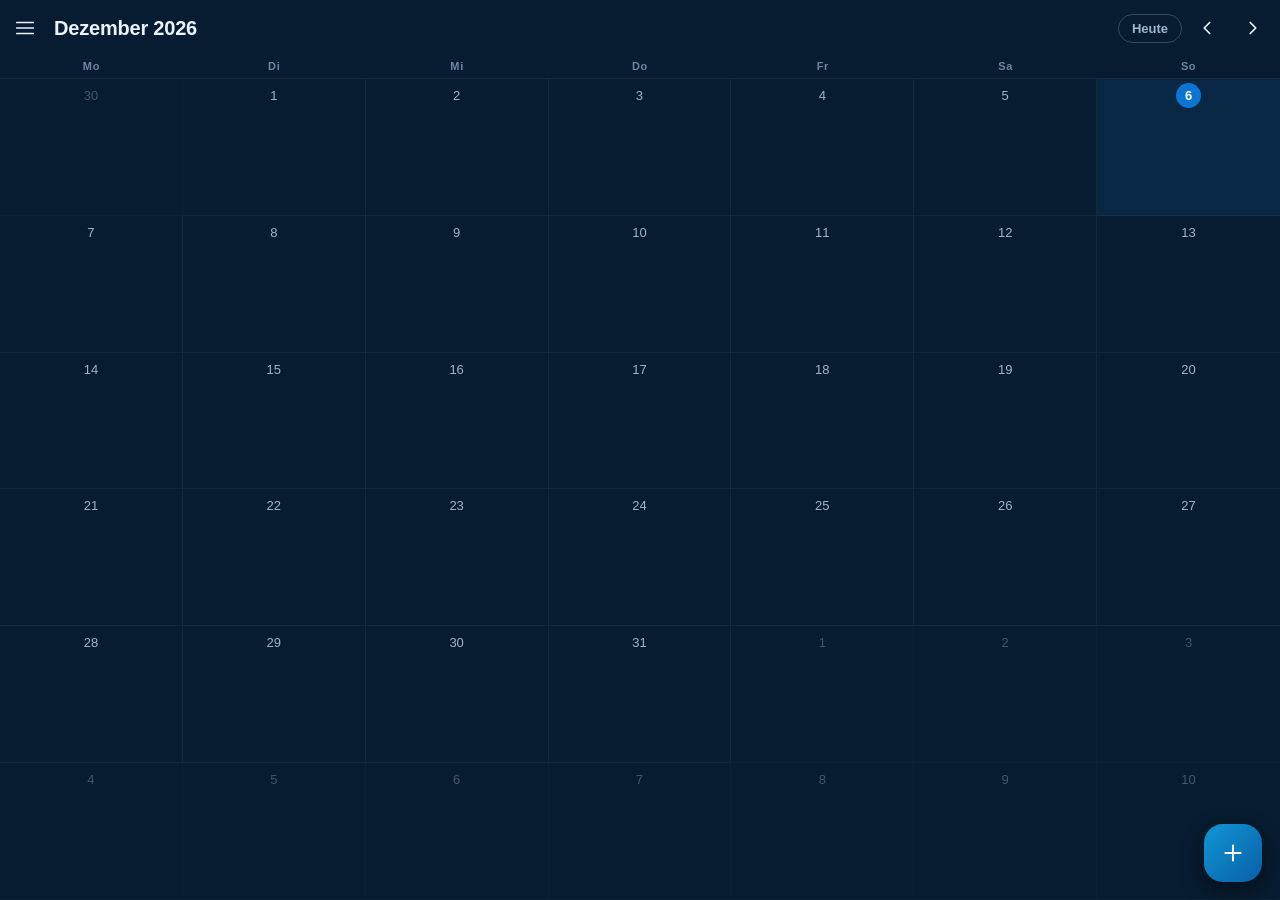
==== index.html @ 1d7cebba "Contentplaner: Kalender-PWA fuer alle Kanaele Monats-, Wochen- und Listenansicht nach Google-Kalende" ====
<!doctype html>
<html lang="de">
<head>
<meta charset="utf-8">
<meta name="viewport" content="width=device-width, initial-scale=1, viewport-fit=cover, maximum-scale=1, user-scalable=no">
<meta name="theme-color" content="#071C30">
<meta name="apple-mobile-web-app-capable" content="yes">
<meta name="mobile-web-app-capable" content="yes">
<meta name="apple-mobile-web-app-status-bar-style" content="black-translucent">
<meta name="apple-mobile-web-app-title" content="Plan">
<title>Contentplaner</title>
<link rel="manifest" href="manifest.webmanifest">
<link rel="apple-touch-icon" href="assets/icon-180.png">
<link rel="stylesheet" href="src/styles.css">
</head>
<body>
<div id="app"></div>
<script type="module" src="src/app.js"></script>
<script>
  if ("serviceWorker" in navigator) {
    window.addEventListener("load", () =>
      navigator.serviceWorker.register("sw.js").catch(() => {}));
  }
</script>
</body>
</html>
---- src/styles.css ----
/*
 * Contentplaner. Aufbau nach Google Kalender, Farben von Syncrate.
 * Alle Farbwerte stammen aus brand-guidelines/syncrate/colors.md.
 */

:root {
  --navy-tief:   #071C30;
  --navy:        #0E3055;
  --navy-kante:  #05416F;
  --flaeche:     #0A2942;
  --flaeche-2:   #103457;
  --blau:        #0B76D1;
  --blau-hell:   #1096D4;
  --cyan:        #18C7D8;
  --ink:         #E9F4FF;
  --ink-dim:     #9DB6CE;
  --ink-schwach: #6B87A3;
  --weiss:       #FFFFFF;
  --rot:         #D2544F;

  --kopf-h: 56px;
  --radius: 14px;
  --oben: env(safe-area-inset-top, 0px);
  --unten: env(safe-area-inset-bottom, 0px);
}

* { margin: 0; padding: 0; box-sizing: border-box; -webkit-tap-highlight-color: transparent; }

html, body {
  height: 100%;
  background: var(--navy-tief);
  color: var(--ink);
  font-family: -apple-system, BlinkMacSystemFont, "Segoe UI", Roboto, sans-serif;
  overscroll-behavior: none;
}

body { display: flex; flex-direction: column; }
#app { flex: 1; display: flex; flex-direction: column; min-height: 0; }

button, input, select, textarea {
  font: inherit; color: inherit; background: none; border: none; outline: none;
}
button { cursor: pointer; }

/* ------------------------------------------------------------------- Kopf */

.kopf {
  padding-top: var(--oben);
  background: var(--navy-tief);
  border-bottom: 1px solid rgba(255,255,255,.07);
  position: sticky; top: 0; z-index: 20;
}
.kopf-zeile {
  height: var(--kopf-h);
  display: flex; align-items: center; gap: 4px;
  padding: 0 6px 0 4px;
}
.ikon-knopf {
  width: 42px; height: 42px; border-radius: 50%;
  display: grid; place-items: center; color: var(--ink);
  flex: none;
}
.ikon-knopf:active { background: rgba(255,255,255,.08); }
.ikon-knopf svg { width: 22px; height: 22px; }

.titel {
  font-size: 20px; font-weight: 600; letter-spacing: -.01em;
  flex: 1; min-width: 0; padding-left: 4px;
  white-space: nowrap; overflow: hidden; text-overflow: ellipsis;
}
.heute-knopf {
  border: 1px solid rgba(255,255,255,.2); border-radius: 999px;
  padding: 6px 13px; font-size: 13px; font-weight: 600; color: var(--ink-dim);
  flex: none;
}

/* Wochentagsleiste */
.wochentage {
  display: grid; grid-template-columns: repeat(7, 1fr);
  padding: 4px 0 6px;
}
.wochentage span {
  text-align: center; font-size: 11px; font-weight: 600;
  color: var(--ink-schwach); letter-spacing: .06em;
}

/* ---------------------------------------------------------------- Monat */

.blatt { flex: 1; overflow-y: auto; -webkit-overflow-scrolling: touch; }

.monat {
  display: grid; grid-template-columns: repeat(7, 1fr);
  grid-auto-rows: minmax(84px, 1fr);
  min-height: 100%;
}
.zelle {
  border-right: 1px solid rgba(255,255,255,.05);
  border-bottom: 1px solid rgba(255,255,255,.05);
  padding: 4px 3px; overflow: hidden;
  display: flex; flex-direction: column; gap: 2px;
}
.zelle:nth-child(7n) { border-right: none; }
.zelle.fremd { opacity: .38; }
.zelle.gewaehlt { background: rgba(11,118,209,.13); }

.tageszahl {
  font-size: 13px; font-weight: 500; color: var(--ink-dim);
  width: 25px; height: 25px; border-radius: 50%;
  display: grid; place-items: center; margin: 0 auto 1px;
  flex: none;
}
.zelle.heute .tageszahl { background: var(--blau); color: var(--weiss); font-weight: 700; }

.chip {
  font-size: 10.5px; line-height: 1.25; font-weight: 600;
  padding: 2px 4px; border-radius: 4px;
  white-space: nowrap; overflow: hidden; text-overflow: ellipsis;
  border-left: 3px solid;
  background: rgba(255,255,255,.07);
  color: var(--ink);
}
.mehr { font-size: 10px; color: var(--ink-schwach); padding-left: 4px; }

/* ----------------------------------------------------------------- Woche */

.woche-kopf {
  display: grid; grid-template-columns: 46px repeat(7, 1fr);
  border-bottom: 1px solid rgba(255,255,255,.07);
  position: sticky; top: 0; background: var(--navy-tief); z-index: 5;
}
.woche-kopf div { text-align: center; padding: 5px 0 8px; }
.woche-kopf .wt { font-size: 10px; color: var(--ink-schwach); font-weight: 600; }
.woche-kopf .zahl {
  font-size: 17px; font-weight: 600; margin: 2px auto 0;
  width: 30px; height: 30px; border-radius: 50%; display: grid; place-items: center;
}
.woche-kopf .heute .zahl { background: var(--blau); color: var(--weiss); }

.raster { display: grid; grid-template-columns: 46px repeat(7, 1fr); position: relative; }
.stunde-spalte div {
  height: 52px; font-size: 10px; color: var(--ink-schwach);
  text-align: right; padding-right: 6px; transform: translateY(-6px);
}
.tag-spalte { border-left: 1px solid rgba(255,255,255,.05); position: relative; }
.stunde-linie { height: 52px; border-bottom: 1px solid rgba(255,255,255,.05); }

.block {
  position: absolute; left: 2px; right: 2px;
  border-radius: 5px; padding: 3px 5px; overflow: hidden;
  font-size: 10.5px; line-height: 1.2; font-weight: 600;
  border-left: 3px solid; background: rgba(255,255,255,.1);
}

/* ------------------------------------------------------------- Agenda/Tag */

.agenda { padding: 6px 12px calc(96px + var(--unten)); }
.agenda-tag { margin-top: 18px; }
.agenda-tag:first-child { margin-top: 6px; }
.agenda-datum {
  display: flex; align-items: baseline; gap: 9px;
  padding: 0 2px 8px; border-bottom: 1px solid rgba(255,255,255,.07);
  margin-bottom: 8px;
}
.agenda-datum b { font-size: 15px; font-weight: 700; }
.agenda-datum span { font-size: 12px; color: var(--ink-schwach); }
.agenda-datum.ist-heute b { color: var(--cyan); }

.karte {
  display: flex; gap: 10px; align-items: flex-start;
  background: var(--flaeche); border: 1px solid rgba(255,255,255,.06);
  border-radius: var(--radius); padding: 11px 12px; margin-bottom: 8px;
}
.karte:active { background: var(--flaeche-2); }
.karte-strich { width: 4px; align-self: stretch; border-radius: 3px; flex: none; }
.karte-text { flex: 1; min-width: 0; }
.karte-titel { font-size: 15px; font-weight: 600; margin-bottom: 3px; }
.karte-meta { font-size: 12px; color: var(--ink-dim); display: flex; flex-wrap: wrap; gap: 6px; }
.punkt { color: var(--ink-schwach); }

.status-pille {
  font-size: 10.5px; font-weight: 700; letter-spacing: .04em;
  padding: 3px 8px; border-radius: 999px; flex: none;
  text-transform: uppercase;
}

.leer { text-align: center; color: var(--ink-schwach); padding: 60px 30px; font-size: 14px; line-height: 1.6; }

/* ------------------------------------------------------------------- FAB */

.fab {
  position: fixed; right: 18px; bottom: calc(18px + var(--unten));
  width: 58px; height: 58px; border-radius: 19px;
  background: linear-gradient(135deg, var(--blau-hell), #0A5FA8);
  box-shadow: 0 8px 22px rgba(0,0,0,.45);
  display: grid; place-items: center; z-index: 30; color: var(--weiss);
}
.fab:active { transform: scale(.94); }
.fab svg { width: 26px; height: 26px; }

/* ----------------------------------------------------------- Seitenmenue */

.schleier {
  position: fixed; inset: 0; background: rgba(0,0,0,.55); z-index: 40;
  opacity: 0; pointer-events: none; transition: opacity .2s;
}
.schleier.auf { opacity: 1; pointer-events: auto; }

.menue {
  position: fixed; top: 0; left: 0; bottom: 0; width: min(300px, 84vw);
  background: var(--navy); z-index: 50; transform: translateX(-100%);
  transition: transform .24s cubic-bezier(.3,.7,.4,1);
  display: flex; flex-direction: column;
  padding-top: var(--oben); padding-bottom: var(--unten);
}
.menue.auf { transform: none; }
.menue-kopf { padding: 18px 18px 14px; border-bottom: 1px solid rgba(255,255,255,.08); }
.menue-kopf b { font-size: 19px; font-weight: 700; letter-spacing: -.01em; }
.menue-kopf p { font-size: 12px; color: var(--ink-schwach); margin-top: 3px; }
.menue-inhalt { flex: 1; overflow-y: auto; padding: 10px 0 20px; }
.menue-titel {
  font-size: 11px; font-weight: 700; letter-spacing: .09em; text-transform: uppercase;
  color: var(--ink-schwach); padding: 14px 18px 7px;
}
.menue-zeile {
  display: flex; align-items: center; gap: 11px;
  padding: 11px 18px; font-size: 15px; width: 100%; text-align: left;
}
.menue-zeile:active { background: rgba(255,255,255,.06); }
.menue-zeile.aktiv { color: var(--cyan); font-weight: 600; }
.menue-zeile svg { width: 19px; height: 19px; flex: none; }

.kanal-punkt {
  width: 17px; height: 17px; border-radius: 5px; flex: none;
  border: 2px solid; display: grid; place-items: center;
}
.kanal-punkt svg { width: 11px; height: 11px; color: var(--navy-tief); }
.kanal-name { flex: 1; min-width: 0; overflow: hidden; text-overflow: ellipsis; white-space: nowrap; }
.kanal-aus .kanal-name { color: var(--ink-schwach); }

/* ------------------------------------------------------------------ Dialog */

.dialog-huelle {
  position: fixed; inset: 0; z-index: 60; display: flex; align-items: flex-end;
  background: rgba(0,0,0,.6);
}
.dialog {
  background: var(--navy); width: 100%; max-height: 92vh;
  border-radius: 20px 20px 0 0; display: flex; flex-direction: column;
  padding-bottom: var(--unten);
  animation: hoch .26s cubic-bezier(.3,.7,.4,1);
}
@keyframes hoch { from { transform: translateY(100%); } }

.dialog-kopf {
  display: flex; align-items: center; gap: 8px;
  padding: 12px 10px 12px 6px; border-bottom: 1px solid rgba(255,255,255,.08);
  flex: none;
}
.dialog-kopf b { flex: 1; font-size: 17px; font-weight: 600; }
.speichern {
  background: var(--blau); color: var(--weiss); font-weight: 600; font-size: 14px;
  padding: 9px 18px; border-radius: 999px;
}
.speichern:active { filter: brightness(1.15); }

.dialog-inhalt { overflow-y: auto; padding: 6px 16px 22px; -webkit-overflow-scrolling: touch; }

.feld { margin-top: 15px; }
.feld > label {
  display: block; font-size: 11.5px; font-weight: 700; letter-spacing: .07em;
  text-transform: uppercase; color: var(--ink-schwach); margin-bottom: 6px;
}
.eingabe {
  width: 100%; background: var(--flaeche); border: 1px solid rgba(255,255,255,.1);
  border-radius: 11px; padding: 12px 13px; font-size: 15px; color: var(--ink);
}
.eingabe:focus { border-color: var(--blau); }
textarea.eingabe { min-height: 92px; resize: vertical; line-height: 1.5; }
select.eingabe { appearance: none; background-image: none; }

.zeile-2 { display: flex; gap: 10px; }
.zeile-2 > * { flex: 1; min-width: 0; }

.wahl { display: flex; flex-wrap: wrap; gap: 7px; }
.wahl button {
  border: 1px solid rgba(255,255,255,.14); border-radius: 999px;
  padding: 8px 14px; font-size: 13px; font-weight: 600; color: var(--ink-dim);
}
.wahl button.an { background: var(--blau); border-color: var(--blau); color: var(--weiss); }

.tage-wahl { display: flex; gap: 6px; }
.tage-wahl button {
  flex: 1; height: 38px; border-radius: 10px; font-size: 12px; font-weight: 700;
  border: 1px solid rgba(255,255,255,.14); color: var(--ink-dim); padding: 0;
}
.tage-wahl button.an { background: var(--cyan); border-color: var(--cyan); color: var(--navy-tief); }

.kopieren {
  display: flex; align-items: center; gap: 6px; margin-top: 8px;
  font-size: 13px; font-weight: 600; color: var(--cyan);
  border: 1px solid rgba(24,199,216,.35); border-radius: 999px; padding: 8px 14px;
}
.kopieren svg { width: 15px; height: 15px; }
.kopieren.fertig { color: #2E9E62; border-color: rgba(46,158,98,.5); }

.gefahr {
  width: 100%; text-align: center; color: var(--rot); font-size: 14px;
  font-weight: 600; padding: 14px; margin-top: 22px;
  border: 1px solid rgba(210,84,79,.35); border-radius: 12px;
}

.hinweis { font-size: 12px; color: var(--ink-schwach); line-height: 1.55; margin-top: 7px; }

/* --------------------------------------------------------------- Listen */

.liste-zeile {
  display: flex; align-items: center; gap: 11px;
  background: var(--flaeche); border: 1px solid rgba(255,255,255,.06);
  border-radius: 12px; padding: 12px; margin-bottom: 8px;
}
.liste-zeile b { font-size: 14.5px; font-weight: 600; display: block; }
.liste-zeile small { font-size: 12px; color: var(--ink-schwach); }
.liste-zeile .weg { color: var(--ink-schwach); padding: 4px; }
.liste-zeile .weg svg { width: 17px; height: 17px; display: block; }

.zufuegen {
  width: 100%; border: 1px dashed rgba(255,255,255,.22); border-radius: 12px;
  padding: 13px; font-size: 14px; font-weight: 600; color: var(--ink-dim); margin-top: 4px;
}

.anhang-vorschau {
  width: 100%; border-radius: 11px; margin-top: 9px; display: block;
  border: 1px solid rgba(255,255,255,.1);
}
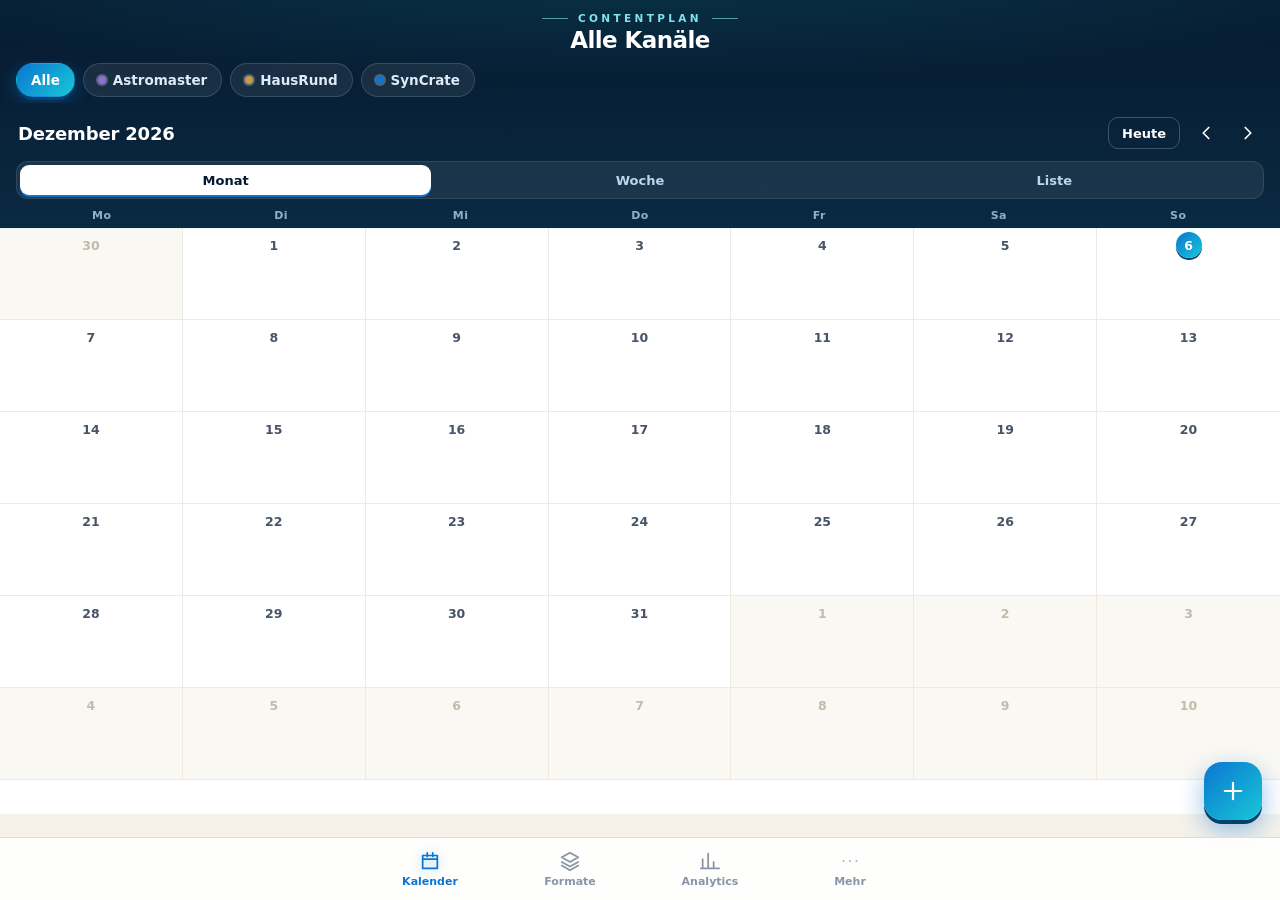
==== commit 32182461: "Content-Hub: Projekte mit Plattformen, Formate mit Reihenfolge, Analytics mit Instagram/TikTok-Schni" ====
--- a/index.html
+++ b/index.html
@@ -3,7 +3,7 @@
 <head>
 <meta charset="utf-8">
 <meta name="viewport" content="width=device-width, initial-scale=1, viewport-fit=cover, maximum-scale=1, user-scalable=no">
-<meta name="theme-color" content="#071C30">
+<meta name="theme-color" content="#061A2F">
 <meta name="apple-mobile-web-app-capable" content="yes">
 <meta name="mobile-web-app-capable" content="yes">
 <meta name="apple-mobile-web-app-status-bar-style" content="black-translucent">
@@ -11,6 +11,7 @@
 <title>Contentplaner</title>
 <link rel="manifest" href="manifest.webmanifest">
 <link rel="apple-touch-icon" href="assets/icon-180.png">
+<link rel="icon" href="assets/icon-192.png">
 <link rel="stylesheet" href="src/styles.css">
 </head>
 <body>
--- a/src/styles.css
+++ b/src/styles.css
@@ -1,27 +1,37 @@
 /*
- * Contentplaner. Aufbau nach Google Kalender, Farben von Syncrate.
- * Alle Farbwerte stammen aus brand-guidelines/syncrate/colors.md.
+ * Content-Hub. Design nach syncrate.de (Stand 10/2026):
+ * Navy-Kopf mit gesperrtem Cyan-Kicker und kursivem Akzentwort,
+ * cremefarbene Flaeche, weisse Karten mit blauer Unterkante,
+ * Knoepfe im Blau-Cyan-Verlauf. Werte aus dem CSS der Website.
  */
 
 :root {
-  --navy-tief:   #071C30;
-  --navy:        #0E3055;
-  --navy-kante:  #05416F;
-  --flaeche:     #0A2942;
-  --flaeche-2:   #103457;
-  --blau:        #0B76D1;
-  --blau-hell:   #1096D4;
-  --cyan:        #18C7D8;
-  --ink:         #E9F4FF;
-  --ink-dim:     #9DB6CE;
-  --ink-schwach: #6B87A3;
-  --weiss:       #FFFFFF;
-  --rot:         #D2544F;
-
-  --kopf-h: 56px;
-  --radius: 14px;
+  --navy-tief: #061A2F;
+  --navy: #0A2942;
+  --navy-hell: #123A5E;
+  --kante: #05416F;
+  --blau: #0B76D1;
+  --blau-dunkel: #075AA5;
+  --himmel: #38BDF8;
+  --cyan: #18C7D8;
+  --cyan-hell: #7FE3EE;
+  --creme: #EEE7D9;
+  --creme-hell: #F6F2EA;
+  --weiss: #FFFFFF;
+  --ink: #101828;
+  --ink-2: #475467;
+  --ink-3: #8A94A6;
+  --linie: #E4DCCB;
+  --gut: #1F9D61;
+  --schlecht: #D2544F;
+  --gold: #A07A2C;
+
+  --verlauf: linear-gradient(135deg, #0B76D1 0%, #18C7D8 100%);
+  --karten-schatten: 0 3px 0 var(--blau), 0 10px 24px -14px rgba(6, 26, 47, .35);
+  --radius: 18px;
   --oben: env(safe-area-inset-top, 0px);
   --unten: env(safe-area-inset-bottom, 0px);
+  --tabs-h: 62px;
 }
 
 * { margin: 0; padding: 0; box-sizing: border-box; -webkit-tap-highlight-color: transparent; }
@@ -30,305 +40,434 @@
   height: 100%;
   background: var(--navy-tief);
   color: var(--ink);
-  font-family: -apple-system, BlinkMacSystemFont, "Segoe UI", Roboto, sans-serif;
+  font-family: ui-sans-serif, system-ui, -apple-system, "Segoe UI", Roboto, Helvetica, Arial, sans-serif;
   overscroll-behavior: none;
-}
-
+  -webkit-font-smoothing: antialiased;
+}
 body { display: flex; flex-direction: column; }
-#app { flex: 1; display: flex; flex-direction: column; min-height: 0; }
-
-button, input, select, textarea {
-  font: inherit; color: inherit; background: none; border: none; outline: none;
-}
+#app { flex: 1; display: flex; flex-direction: column; min-height: 0; height: 100%; }
+
+button, input, select, textarea { font: inherit; color: inherit; background: none; border: none; outline: none; }
 button { cursor: pointer; }
 
-/* ------------------------------------------------------------------- Kopf */
+/* ----------------------------------------------------------------- Kopf */
 
 .kopf {
   padding-top: var(--oben);
-  background: var(--navy-tief);
-  border-bottom: 1px solid rgba(255,255,255,.07);
-  position: sticky; top: 0; z-index: 20;
-}
-.kopf-zeile {
-  height: var(--kopf-h);
-  display: flex; align-items: center; gap: 4px;
-  padding: 0 6px 0 4px;
-}
+  background:
+    radial-gradient(120% 90% at 50% -20%, rgba(24, 199, 216, .18), transparent 60%),
+    linear-gradient(180deg, var(--navy-tief), var(--navy));
+  color: #fff;
+  flex-shrink: 0;
+  position: relative;
+  z-index: 5;
+  box-shadow: 0 1px 0 rgba(127, 227, 238, .18);
+}
+.kopf-oben { padding: 12px 18px 8px; text-align: center; }
+.kicker {
+  display: flex; align-items: center; justify-content: center; gap: 10px;
+  font-size: 10.5px; font-weight: 600; letter-spacing: .32em; text-transform: uppercase;
+  color: var(--cyan-hell);
+}
+.kicker-linie { width: 26px; height: 1px; background: currentColor; opacity: .6; }
+.kopf-titel {
+  margin-top: 3px; font-size: 23px; font-weight: 800; letter-spacing: -.025em; line-height: 1.15;
+}
+.kopf-titel em {
+  font-style: italic; color: var(--cyan-hell);
+  text-shadow: 0 0 18px rgba(127, 227, 238, .35);
+}
+
+.filter { padding: 0 0 10px; }
+.filter-reihe {
+  display: flex; gap: 8px; overflow-x: auto; padding: 2px 16px 6px;
+  scrollbar-width: none;
+}
+.filter-reihe::-webkit-scrollbar { display: none; }
+.filter-reihe.klein { padding-top: 0; }
+.fpille {
+  flex-shrink: 0; display: inline-flex; align-items: center; gap: 7px;
+  height: 34px; padding: 0 14px; border-radius: 999px;
+  font-size: 13.5px; font-weight: 600; color: #DCEBF7;
+  background: rgba(255, 255, 255, .07);
+  border: 1px solid rgba(255, 255, 255, .14);
+  transition: background .15s, color .15s;
+}
+.filter-reihe.klein .fpille { height: 30px; font-size: 12.5px; padding: 0 12px; }
+.fpille.an {
+  background: var(--verlauf); color: #fff; border-color: transparent;
+  box-shadow: 0 3px 0 var(--kante), 0 4px 18px rgba(11, 118, 209, .4);
+}
+.fpunkt { width: 8px; height: 8px; border-radius: 50%; flex-shrink: 0; box-shadow: 0 0 0 2px rgba(255,255,255,.25); }
+.fpunkt.gross { width: 12px; height: 12px; box-shadow: none; }
+
+/* Kalender-Kopf sitzt mit im Navy-Kopf */
+.kal-kopf { padding: 0 12px 0; }
+.kal-zeile { display: flex; align-items: center; gap: 2px; }
+.kal-titel { flex: 1; font-size: 18px; font-weight: 700; padding-left: 6px; letter-spacing: -.01em; }
 .ikon-knopf {
-  width: 42px; height: 42px; border-radius: 50%;
-  display: grid; place-items: center; color: var(--ink);
-  flex: none;
-}
-.ikon-knopf:active { background: rgba(255,255,255,.08); }
+  width: 40px; height: 40px; border-radius: 50%; display: grid; place-items: center; color: inherit;
+}
+.ikon-knopf:active { background: rgba(255,255,255,.1); }
 .ikon-knopf svg { width: 22px; height: 22px; }
-
-.titel {
-  font-size: 20px; font-weight: 600; letter-spacing: -.01em;
-  flex: 1; min-width: 0; padding-left: 4px;
+.heute-knopf {
+  height: 32px; padding: 0 13px; border-radius: 10px; font-size: 13px; font-weight: 600;
+  border: 1px solid rgba(255,255,255,.22); margin-right: 4px;
+}
+
+.segment {
+  display: flex; gap: 3px; padding: 3px; margin: 8px 4px 10px; border-radius: 12px;
+  background: rgba(255,255,255,.07); border: 1px solid rgba(255,255,255,.1);
+}
+.segment button {
+  flex: 1; height: 30px; border-radius: 9px; font-size: 13px; font-weight: 600; color: #BFD6EA;
+}
+.segment button.an { background: #fff; color: var(--navy-tief); box-shadow: 0 2px 0 var(--blau); }
+
+.wochentage {
+  display: grid; grid-template-columns: repeat(7, 1fr); padding: 0 0 6px;
+  font-size: 11px; font-weight: 600; text-align: center; color: #8FB0CC; letter-spacing: .04em;
+}
+
+/* --------------------------------------------------------------- Inhalt */
+
+.inhalt {
+  flex: 1; min-height: 0; overflow-y: auto; -webkit-overflow-scrolling: touch;
+  background: var(--creme-hell);
+  padding-bottom: calc(var(--tabs-h) + var(--unten) + 24px);
+}
+.seite { padding: 16px 16px 8px; max-width: 760px; margin: 0 auto; }
+
+.abschnitt-titel {
+  display: flex; align-items: center; gap: 10px; margin: 18px 2px 10px;
+  font-size: 11px; font-weight: 700; letter-spacing: .28em; text-transform: uppercase; color: var(--gold);
+}
+.abschnitt-titel::after { content: ""; flex: 1; height: 1px; background: var(--linie); }
+.seite > .abschnitt-titel:first-child { margin-top: 4px; }
+
+.karte-gross {
+  background: var(--weiss); border-radius: var(--radius); padding: 14px;
+  box-shadow: var(--karten-schatten); margin-bottom: 16px;
+}
+
+.hinweis { font-size: 12.5px; line-height: 1.45; color: var(--ink-3); margin-top: 8px; }
+.leer { padding: 48px 24px; text-align: center; color: var(--ink-3); font-size: 14px; line-height: 1.5; }
+
+/* --------------------------------------------------------------- Tabs */
+
+.tabs {
+  position: fixed; left: 0; right: 0; bottom: 0; z-index: 30;
+  display: flex; padding: 6px 8px calc(6px + var(--unten));
+  background: rgba(255, 255, 255, .88);
+  -webkit-backdrop-filter: blur(18px) saturate(1.4); backdrop-filter: blur(18px) saturate(1.4);
+  border-top: 1px solid var(--linie);
+}
+.tab {
+  flex: 1; height: 50px; display: flex; flex-direction: column; align-items: center; justify-content: center; gap: 3px;
+  font-size: 11px; font-weight: 600; color: var(--ink-3); border-radius: 12px;
+}
+.tab.an { color: var(--blau); }
+.tab.an svg { filter: drop-shadow(0 2px 6px rgba(11, 118, 209, .35)); }
+
+.fab {
+  position: fixed; right: 18px; bottom: calc(var(--tabs-h) + var(--unten) + 18px); z-index: 25;
+  width: 58px; height: 58px; border-radius: 18px; display: grid; place-items: center; color: #fff;
+  background: var(--verlauf); box-shadow: 0 4px 0 var(--kante), 0 10px 26px rgba(11, 118, 209, .45);
+}
+.fab svg { width: 28px; height: 28px; }
+.fab:active { transform: translateY(2px); box-shadow: 0 2px 0 var(--kante), 0 6px 16px rgba(11, 118, 209, .4); }
+
+/* -------------------------------------------------------- Kalender Monat */
+
+.blatt { background: var(--weiss); min-height: 100%; }
+.monat { display: grid; grid-template-columns: repeat(7, 1fr); grid-auto-rows: minmax(92px, 1fr); }
+.zelle {
+  border-right: 1px solid #EFEAE0; border-bottom: 1px solid #EFEAE0;
+  padding: 4px 2px; min-width: 0; overflow: hidden; cursor: pointer;
+}
+.zelle:nth-child(7n) { border-right: none; }
+.zelle.fremd { background: #FAF8F3; }
+.zelle.fremd .tageszahl { color: #C3BBAA; }
+.tageszahl {
+  width: 26px; height: 26px; margin: 0 auto 3px; display: grid; place-items: center;
+  font-size: 12.5px; font-weight: 600; border-radius: 50%; color: var(--ink-2);
+}
+.zelle.heute .tageszahl { background: var(--verlauf); color: #fff; box-shadow: 0 2px 0 var(--kante); }
+.zelle.gewaehlt:not(.heute) .tageszahl { background: #E3F1FC; color: var(--blau); }
+.chip {
+  font-size: 10.5px; font-weight: 600; line-height: 1.25; padding: 2px 4px; margin-bottom: 2px;
+  border-left: 3px solid; border-radius: 4px; background: #F2F5F9; color: var(--ink);
   white-space: nowrap; overflow: hidden; text-overflow: ellipsis;
 }
-.heute-knopf {
-  border: 1px solid rgba(255,255,255,.2); border-radius: 999px;
-  padding: 6px 13px; font-size: 13px; font-weight: 600; color: var(--ink-dim);
-  flex: none;
-}
-
-/* Wochentagsleiste */
-.wochentage {
-  display: grid; grid-template-columns: repeat(7, 1fr);
-  padding: 4px 0 6px;
-}
-.wochentage span {
-  text-align: center; font-size: 11px; font-weight: 600;
-  color: var(--ink-schwach); letter-spacing: .06em;
-}
-
-/* ---------------------------------------------------------------- Monat */
-
-.blatt { flex: 1; overflow-y: auto; -webkit-overflow-scrolling: touch; }
-
-.monat {
-  display: grid; grid-template-columns: repeat(7, 1fr);
-  grid-auto-rows: minmax(84px, 1fr);
-  min-height: 100%;
-}
-.zelle {
-  border-right: 1px solid rgba(255,255,255,.05);
-  border-bottom: 1px solid rgba(255,255,255,.05);
-  padding: 4px 3px; overflow: hidden;
-  display: flex; flex-direction: column; gap: 2px;
-}
-.zelle:nth-child(7n) { border-right: none; }
-.zelle.fremd { opacity: .38; }
-.zelle.gewaehlt { background: rgba(11,118,209,.13); }
-
-.tageszahl {
-  font-size: 13px; font-weight: 500; color: var(--ink-dim);
-  width: 25px; height: 25px; border-radius: 50%;
-  display: grid; place-items: center; margin: 0 auto 1px;
-  flex: none;
-}
-.zelle.heute .tageszahl { background: var(--blau); color: var(--weiss); font-weight: 700; }
-
-.chip {
-  font-size: 10.5px; line-height: 1.25; font-weight: 600;
-  padding: 2px 4px; border-radius: 4px;
-  white-space: nowrap; overflow: hidden; text-overflow: ellipsis;
-  border-left: 3px solid;
-  background: rgba(255,255,255,.07);
-  color: var(--ink);
-}
-.mehr { font-size: 10px; color: var(--ink-schwach); padding-left: 4px; }
-
-/* ----------------------------------------------------------------- Woche */
-
+.chip.erledigt { opacity: .5; text-decoration: line-through; }
+.mehr { font-size: 10.5px; font-weight: 700; color: var(--ink-3); padding-left: 4px; }
+
+/* -------------------------------------------------------- Kalender Woche */
+
+.woche-kopf, .ganztag, .raster { display: grid; grid-template-columns: 44px repeat(7, 1fr); }
+.woche-oben { position: sticky; top: 0; z-index: 3; background: var(--weiss); box-shadow: 0 6px 12px -10px rgba(6,26,47,.3); }
 .woche-kopf {
-  display: grid; grid-template-columns: 46px repeat(7, 1fr);
-  border-bottom: 1px solid rgba(255,255,255,.07);
-  position: sticky; top: 0; background: var(--navy-tief); z-index: 5;
-}
-.woche-kopf div { text-align: center; padding: 5px 0 8px; }
-.woche-kopf .wt { font-size: 10px; color: var(--ink-schwach); font-weight: 600; }
-.woche-kopf .zahl {
-  font-size: 17px; font-weight: 600; margin: 2px auto 0;
-  width: 30px; height: 30px; border-radius: 50%; display: grid; place-items: center;
-}
-.woche-kopf .heute .zahl { background: var(--blau); color: var(--weiss); }
-
-.raster { display: grid; grid-template-columns: 46px repeat(7, 1fr); position: relative; }
-.stunde-spalte div {
-  height: 52px; font-size: 10px; color: var(--ink-schwach);
-  text-align: right; padding-right: 6px; transform: translateY(-6px);
-}
-.tag-spalte { border-left: 1px solid rgba(255,255,255,.05); position: relative; }
-.stunde-linie { height: 52px; border-bottom: 1px solid rgba(255,255,255,.05); }
-
+  background: var(--weiss);
+  border-bottom: 1px solid #EFEAE0; padding: 8px 0 6px; text-align: center;
+}
+.woche-kopf .wt { font-size: 11px; font-weight: 600; color: var(--ink-3); }
+.woche-kopf .zahl { font-size: 17px; font-weight: 700; width: 32px; height: 32px; margin: 2px auto 0; display: grid; place-items: center; border-radius: 50%; }
+.woche-kopf .heute .zahl { background: var(--verlauf); color: #fff; }
+.woche-kopf .heute .wt { color: var(--blau); }
+.ganztag { border-bottom: 1px solid #EFEAE0; background: #FBF9F5; min-height: 30px; }
+.ganztag > div { padding: 3px 1px; min-width: 0; border-left: 1px solid #EFEAE0; }
+.ganztag .gt-label { border: none; font-size: 9px; color: var(--ink-3); text-align: right; padding: 6px 6px 0 0; }
+.gt-chip {
+  font-size: 10px; font-weight: 600; padding: 2px 3px; margin-bottom: 2px; border-left: 3px solid;
+  background: #EEF4FA; border-radius: 3px; white-space: nowrap; overflow: hidden; text-overflow: ellipsis;
+}
+.stunde-spalte > div { height: 52px; font-size: 10px; color: var(--ink-3); text-align: right; padding-right: 6px; transform: translateY(-6px); }
+.tag-spalte { position: relative; border-left: 1px solid #EFEAE0; }
+.stunde-linie { height: 52px; border-bottom: 1px solid #F3EFE7; }
 .block {
-  position: absolute; left: 2px; right: 2px;
-  border-radius: 5px; padding: 3px 5px; overflow: hidden;
-  font-size: 10.5px; line-height: 1.2; font-weight: 600;
-  border-left: 3px solid; background: rgba(255,255,255,.1);
-}
-
-/* ------------------------------------------------------------- Agenda/Tag */
-
-.agenda { padding: 6px 12px calc(96px + var(--unten)); }
-.agenda-tag { margin-top: 18px; }
-.agenda-tag:first-child { margin-top: 6px; }
-.agenda-datum {
-  display: flex; align-items: baseline; gap: 9px;
-  padding: 0 2px 8px; border-bottom: 1px solid rgba(255,255,255,.07);
-  margin-bottom: 8px;
-}
-.agenda-datum b { font-size: 15px; font-weight: 700; }
-.agenda-datum span { font-size: 12px; color: var(--ink-schwach); }
-.agenda-datum.ist-heute b { color: var(--cyan); }
+  position: absolute; left: 2px; right: 2px; border-radius: 6px; padding: 4px; overflow: hidden;
+  font-size: 10.5px; font-weight: 600; background: #E7F1FB; border-left: 3px solid; color: var(--ink);
+}
+
+/* --------------------------------------------------------- Liste/Agenda */
+
+.agenda { padding: 10px 14px 0; background: var(--creme-hell); min-height: 100%; }
+.blatt:has(.agenda) { background: var(--creme-hell); }
+.agenda-tag { margin-bottom: 16px; }
+.agenda-datum { display: flex; justify-content: space-between; align-items: baseline; padding: 6px 4px 8px; }
+.agenda-datum b { font-size: 14px; }
+.agenda-datum span { font-size: 11px; font-weight: 600; color: var(--ink-3); text-transform: uppercase; letter-spacing: .08em; }
+.agenda-datum.ist-heute b { color: var(--blau); }
+.agenda-datum.ist-heute span { color: var(--blau); }
 
 .karte {
-  display: flex; gap: 10px; align-items: flex-start;
-  background: var(--flaeche); border: 1px solid rgba(255,255,255,.06);
-  border-radius: var(--radius); padding: 11px 12px; margin-bottom: 8px;
-}
-.karte:active { background: var(--flaeche-2); }
-.karte-strich { width: 4px; align-self: stretch; border-radius: 3px; flex: none; }
+  display: flex; align-items: center; gap: 12px; padding: 12px 12px 12px 0; margin-bottom: 10px;
+  background: var(--weiss); border-radius: 14px; box-shadow: 0 2px 0 #D9E6F2, 0 6px 16px -10px rgba(6,26,47,.3);
+  overflow: hidden; cursor: pointer;
+}
+.karte-strich { width: 4px; align-self: stretch; border-radius: 0 4px 4px 0; flex-shrink: 0; }
 .karte-text { flex: 1; min-width: 0; }
-.karte-titel { font-size: 15px; font-weight: 600; margin-bottom: 3px; }
-.karte-meta { font-size: 12px; color: var(--ink-dim); display: flex; flex-wrap: wrap; gap: 6px; }
-.punkt { color: var(--ink-schwach); }
-
+.karte-titel { font-size: 14.5px; font-weight: 700; line-height: 1.3; }
+.karte-meta { display: flex; flex-wrap: wrap; align-items: center; gap: 5px; font-size: 12px; color: var(--ink-3); margin-top: 3px; }
+.karte-meta .punkt { opacity: .6; }
+.pl-icons { display: inline-flex; gap: 4px; color: var(--ink-2); margin-left: 2px; }
 .status-pille {
-  font-size: 10.5px; font-weight: 700; letter-spacing: .04em;
-  padding: 3px 8px; border-radius: 999px; flex: none;
-  text-transform: uppercase;
-}
-
-.leer { text-align: center; color: var(--ink-schwach); padding: 60px 30px; font-size: 14px; line-height: 1.6; }
-
-/* ------------------------------------------------------------------- FAB */
-
-.fab {
-  position: fixed; right: 18px; bottom: calc(18px + var(--unten));
-  width: 58px; height: 58px; border-radius: 19px;
-  background: linear-gradient(135deg, var(--blau-hell), #0A5FA8);
-  box-shadow: 0 8px 22px rgba(0,0,0,.45);
-  display: grid; place-items: center; z-index: 30; color: var(--weiss);
-}
-.fab:active { transform: scale(.94); }
-.fab svg { width: 26px; height: 26px; }
-
-/* ----------------------------------------------------------- Seitenmenue */
-
-.schleier {
-  position: fixed; inset: 0; background: rgba(0,0,0,.55); z-index: 40;
-  opacity: 0; pointer-events: none; transition: opacity .2s;
-}
-.schleier.auf { opacity: 1; pointer-events: auto; }
-
-.menue {
-  position: fixed; top: 0; left: 0; bottom: 0; width: min(300px, 84vw);
-  background: var(--navy); z-index: 50; transform: translateX(-100%);
-  transition: transform .24s cubic-bezier(.3,.7,.4,1);
-  display: flex; flex-direction: column;
-  padding-top: var(--oben); padding-bottom: var(--unten);
-}
-.menue.auf { transform: none; }
-.menue-kopf { padding: 18px 18px 14px; border-bottom: 1px solid rgba(255,255,255,.08); }
-.menue-kopf b { font-size: 19px; font-weight: 700; letter-spacing: -.01em; }
-.menue-kopf p { font-size: 12px; color: var(--ink-schwach); margin-top: 3px; }
-.menue-inhalt { flex: 1; overflow-y: auto; padding: 10px 0 20px; }
-.menue-titel {
-  font-size: 11px; font-weight: 700; letter-spacing: .09em; text-transform: uppercase;
-  color: var(--ink-schwach); padding: 14px 18px 7px;
-}
-.menue-zeile {
-  display: flex; align-items: center; gap: 11px;
-  padding: 11px 18px; font-size: 15px; width: 100%; text-align: left;
-}
-.menue-zeile:active { background: rgba(255,255,255,.06); }
-.menue-zeile.aktiv { color: var(--cyan); font-weight: 600; }
-.menue-zeile svg { width: 19px; height: 19px; flex: none; }
-
-.kanal-punkt {
-  width: 17px; height: 17px; border-radius: 5px; flex: none;
-  border: 2px solid; display: grid; place-items: center;
-}
-.kanal-punkt svg { width: 11px; height: 11px; color: var(--navy-tief); }
-.kanal-name { flex: 1; min-width: 0; overflow: hidden; text-overflow: ellipsis; white-space: nowrap; }
-.kanal-aus .kanal-name { color: var(--ink-schwach); }
-
-/* ------------------------------------------------------------------ Dialog */
+  flex-shrink: 0; font-size: 11px; font-weight: 700; padding: 5px 9px; border-radius: 999px;
+}
+.status-pille.klein { background: #E3F1FC; color: var(--blau); padding: 4px 8px; }
+
+/* -------------------------------------------------------------- Formate */
+
+.kachel-raster { display: grid; grid-template-columns: 1fr 1fr; gap: 12px; }
+.kachel {
+  position: relative; text-align: left; background: var(--weiss); border-radius: var(--radius);
+  padding: 16px 14px 14px; box-shadow: var(--karten-schatten); overflow: hidden;
+  display: flex; flex-direction: column; gap: 4px;
+}
+.kachel-band { position: absolute; left: 0; right: 0; top: 0; height: 4px; }
+.kachel b { font-size: 16px; }
+.kachel small { font-size: 12px; color: var(--ink-3); }
+.kachel .pl-icons { margin: 6px 0 0; }
+
+.kennzahl-reihe { display: grid; grid-template-columns: repeat(4, 1fr); text-align: center; }
+.kennzahl b { display: block; font-size: 20px; font-weight: 800; letter-spacing: -.02em; }
+.kennzahl small { font-size: 11px; color: var(--ink-3); }
+.balken { height: 6px; border-radius: 3px; background: #EEF2F6; margin: 14px 0 0; overflow: hidden; }
+.balken span { display: block; height: 100%; background: var(--verlauf); border-radius: 3px; }
+.stufen { margin: 10px 0 0 18px; font-size: 13px; line-height: 1.5; color: var(--ink-2); }
+.stufen li { margin-bottom: 3px; }
+
+.saeule {
+  background: var(--weiss); border-radius: var(--radius); padding: 6px 14px 12px;
+  box-shadow: var(--karten-schatten); margin-bottom: 16px;
+}
+.saeule-kopf { display: flex; align-items: center; gap: 12px; padding: 10px 0; }
+.saeule-kopf b { font-size: 16px; display: block; }
+.saeule-kopf small { font-size: 12px; color: var(--ink-3); }
+.saeule-nr {
+  width: 34px; height: 34px; flex-shrink: 0; border-radius: 10px; display: grid; place-items: center;
+  font-size: 13px; font-weight: 800; color: #fff; background: var(--navy);
+  box-shadow: 0 2px 0 var(--blau);
+}
+.format-zeile, .reihe-zeile, .pl-zeile {
+  width: 100%; display: flex; align-items: center; gap: 12px; text-align: left;
+  padding: 11px 2px; border-top: 1px solid #F0ECE3;
+}
+.format-zeile > div, .reihe-zeile > div, .pl-zeile > div:not(.pl-werte) { flex: 1; min-width: 0; }
+.format-zeile b, .reihe-zeile b, .pl-zeile b { display: block; font-size: 14.5px; font-weight: 600; }
+.format-zeile small, .reihe-zeile small, .pl-zeile small { display: block; font-size: 12px; color: var(--ink-3); margin-top: 1px; }
+.format-zeile svg { color: var(--ink-3); flex-shrink: 0; }
+.reihe-zeile .nr { width: 34px; flex-shrink: 0; font-size: 12px; font-weight: 700; color: var(--ink-3); text-align: right; }
+.pl-zeile > svg { color: var(--ink-2); flex-shrink: 0; }
+.pl-werte { text-align: right; flex-shrink: 0; min-width: 58px; }
+.pl-werte b { font-size: 14.5px; }
+.gut { color: var(--gut) !important; }
+.schlecht { color: var(--schlecht) !important; }
+.gefahr-zeile { color: var(--schlecht); }
+
+.knopf-primaer {
+  width: 100%; height: 46px; margin: 2px 0 8px; border-radius: 13px;
+  display: flex; align-items: center; justify-content: center; gap: 8px;
+  color: #fff; font-weight: 700; font-size: 14.5px; background: var(--verlauf);
+  box-shadow: 0 3px 0 var(--kante), 0 6px 18px rgba(11, 118, 209, .3);
+}
+.knopf-primaer:active { transform: translateY(2px); box-shadow: 0 1px 0 var(--kante); }
+.knopf-reihe { display: flex; gap: 10px; margin: 4px 0 16px; }
+.knopf-zweit {
+  flex: 1; height: 46px; border-radius: 13px; display: flex; align-items: center; justify-content: center; gap: 7px;
+  background: var(--weiss); font-weight: 700; font-size: 14px; color: var(--navy);
+  box-shadow: 0 3px 0 #C9D9E8, 0 6px 16px -10px rgba(6,26,47,.3);
+}
+
+.detail-zeile { display: flex; justify-content: space-between; gap: 14px; padding: 10px 0; border-bottom: 1px solid #F0ECE3; }
+.detail-zeile small { color: var(--ink-3); font-size: 13px; }
+.detail-zeile b { font-size: 13.5px; text-align: right; }
+.detail-text { font-size: 14px; line-height: 1.55; color: var(--ink-2); margin: 12px 0; }
+.themen { display: flex; flex-direction: column; }
+.thema { display: flex; align-items: center; gap: 8px; padding: 8px 0; border-bottom: 1px solid #F3EFE7; font-size: 13.5px; }
+.thema .nr { width: 42px; font-size: 11.5px; font-weight: 700; color: var(--ink-3); flex-shrink: 0; }
+.thema span:not(.nr) { flex: 1; }
+.thema small { color: var(--blau); font-weight: 600; font-size: 11.5px; }
+.thema.fertig { color: var(--gut); }
+.thema.fertig svg { color: var(--gut); }
+
+/* ------------------------------------------------------------ Analytics */
+
+.zeitraum .segment { margin: 0 0 8px; background: var(--weiss); border-color: var(--linie); }
+.zeitraum .segment button { color: var(--ink-2); font-size: 12.5px; }
+.zeitraum .segment button.an { background: var(--navy); color: #fff; box-shadow: 0 2px 0 var(--blau); }
+.zeitraum .zeile-2 { margin-bottom: 8px; }
+.zeitraum-text { font-size: 12px; color: var(--ink-3); text-align: center; margin-bottom: 12px; }
+
+.abruf {
+  display: flex; align-items: center; gap: 10px; padding: 9px 9px 9px 14px; margin-bottom: 14px;
+  background: #E8F3FC; color: var(--blau-dunkel); border-radius: 12px; font-size: 12.5px; line-height: 1.4;
+}
+.abruf span { flex: 1; }
+.abruf.fehler { background: #FCEDEC; color: var(--schlecht); }
+.abruf-knopf { width: 36px; height: 36px; border-radius: 10px; display: grid; place-items: center; background: #fff; flex-shrink: 0; }
+.abruf-knopf.dreht svg { animation: drehen 1s linear infinite; }
+@keyframes drehen { to { transform: rotate(360deg); } }
+
+.kpi-raster { display: grid; grid-template-columns: 1fr 1fr; gap: 12px; margin-bottom: 4px; }
+.kpi {
+  background: var(--weiss); border-radius: 16px; padding: 12px 13px 11px; box-shadow: var(--karten-schatten); min-width: 0;
+}
+.kpi > small { display: block; font-size: 12px; font-weight: 600; color: var(--ink-3); }
+.kpi > b { display: block; font-size: 24px; font-weight: 800; letter-spacing: -.03em; margin: 2px 0 2px; }
+.kpi-delta { display: flex; align-items: center; gap: 2px; font-size: 12px; font-weight: 700; color: var(--ink-3); flex-wrap: wrap; }
+.kpi-delta small { font-weight: 500; color: var(--ink-3); }
+.kpi-delta.gut { color: var(--gut); }
+.kpi-delta.schlecht { color: var(--schlecht); }
+.kpi-raster + .hinweis { margin-bottom: 16px; }
+
+.diagramm-titel { display: flex; justify-content: space-between; gap: 10px; font-size: 13px; font-weight: 700; color: var(--ink-2); margin-bottom: 8px; }
+.diagramm-titel span { color: var(--blau); }
+.diagramm { width: 100%; height: auto; display: block; overflow: visible; }
+.diagramm text { font-size: 9.5px; fill: var(--ink-3); font-family: inherit; }
+.diagramm .grund { stroke: #E9E3D7; stroke-width: 1; }
+.diagramm .balken-g rect { fill: var(--blau); }
+.chips { display: flex; gap: 6px; overflow-x: auto; margin: 0 -14px 10px; padding: 0 14px; scrollbar-width: none; }
+.chips::-webkit-scrollbar { display: none; }
+.chip-knopf {
+  flex-shrink: 0; height: 28px; padding: 0 11px; border-radius: 999px; font-size: 12px; font-weight: 600;
+  background: #F2EEE6; color: var(--ink-2);
+}
+.chip-knopf.an { background: var(--navy); color: #fff; }
+
+.werte-raster { display: grid; grid-template-columns: 1fr 1fr; gap: 0 10px; margin-top: 6px; }
+.verlauf { margin: 0 0 16px; background: var(--weiss); border-radius: 14px; padding: 4px 14px; }
+.verlauf summary { padding: 10px 0; font-size: 13px; font-weight: 600; color: var(--ink-2); cursor: pointer; }
+
+/* ----------------------------------------------------------------- Mehr */
+
+.projekt-kopf { display: flex; align-items: center; gap: 10px; padding-bottom: 6px; }
+.projekt-kopf b { flex: 1; font-size: 16.5px; }
+.verb-status { font-size: 11px; font-weight: 700; color: var(--ink-3); background: #F2EEE6; padding: 4px 8px; border-radius: 999px; flex-shrink: 0; }
+.verb-status.an { color: var(--gut); background: #E6F5EE; }
+.verb-status.fehler { color: var(--schlecht); background: #FCEDEC; }
+.anleitung { margin: 4px 0 12px 18px; font-size: 13px; line-height: 1.5; color: var(--ink-2); }
+.anleitung li { margin-bottom: 5px; }
+.eingabe.token { min-height: 70px; font-family: ui-monospace, Menlo, monospace; font-size: 12px; word-break: break-all; }
+.farbe { width: 38px; height: 38px; border-radius: 12px; border: 3px solid transparent; }
+.farbe.an { border-color: var(--ink); }
+
+/* ------------------------------------------------------------ Dialoge */
 
 .dialog-huelle {
-  position: fixed; inset: 0; z-index: 60; display: flex; align-items: flex-end;
-  background: rgba(0,0,0,.6);
+  position: fixed; inset: 0; z-index: 50; background: rgba(6, 26, 47, .5);
+  display: flex; align-items: flex-end; justify-content: center; animation: einblenden .18s ease;
 }
 .dialog {
-  background: var(--navy); width: 100%; max-height: 92vh;
-  border-radius: 20px 20px 0 0; display: flex; flex-direction: column;
-  padding-bottom: var(--unten);
-  animation: hoch .26s cubic-bezier(.3,.7,.4,1);
-}
-@keyframes hoch { from { transform: translateY(100%); } }
-
+  width: 100%; max-width: 640px; max-height: 92vh; background: var(--weiss); color: var(--ink);
+  border-radius: 22px 22px 0 0; display: flex; flex-direction: column; animation: hoch .24s cubic-bezier(.2,.8,.2,1);
+}
+@keyframes einblenden { from { opacity: 0; } }
+@keyframes hoch { from { transform: translateY(40px); opacity: .4; } }
 .dialog-kopf {
-  display: flex; align-items: center; gap: 8px;
-  padding: 12px 10px 12px 6px; border-bottom: 1px solid rgba(255,255,255,.08);
-  flex: none;
-}
-.dialog-kopf b { flex: 1; font-size: 17px; font-weight: 600; }
+  display: flex; align-items: center; gap: 6px; padding: 10px 10px 10px 6px; border-bottom: 1px solid #F0ECE3;
+}
+.dialog-kopf b { flex: 1; font-size: 17px; }
+.dialog-kopf .ikon-knopf { color: var(--ink-2); }
 .speichern {
-  background: var(--blau); color: var(--weiss); font-weight: 600; font-size: 14px;
-  padding: 9px 18px; border-radius: 999px;
-}
-.speichern:active { filter: brightness(1.15); }
-
-.dialog-inhalt { overflow-y: auto; padding: 6px 16px 22px; -webkit-overflow-scrolling: touch; }
-
-.feld { margin-top: 15px; }
-.feld > label {
-  display: block; font-size: 11.5px; font-weight: 700; letter-spacing: .07em;
-  text-transform: uppercase; color: var(--ink-schwach); margin-bottom: 6px;
-}
+  height: 36px; padding: 0 18px; border-radius: 11px; color: #fff; font-weight: 700; font-size: 14px;
+  background: var(--verlauf); box-shadow: 0 2px 0 var(--kante);
+}
+.dialog-inhalt { overflow-y: auto; padding: 6px 18px calc(24px + var(--unten)); }
+
+.feld { margin-top: 14px; }
+.feld label { display: block; font-size: 12px; font-weight: 700; color: var(--ink-2); margin-bottom: 6px; letter-spacing: .01em; }
 .eingabe {
-  width: 100%; background: var(--flaeche); border: 1px solid rgba(255,255,255,.1);
-  border-radius: 11px; padding: 12px 13px; font-size: 15px; color: var(--ink);
-}
-.eingabe:focus { border-color: var(--blau); }
-textarea.eingabe { min-height: 92px; resize: vertical; line-height: 1.5; }
-select.eingabe { appearance: none; background-image: none; }
-
-.zeile-2 { display: flex; gap: 10px; }
-.zeile-2 > * { flex: 1; min-width: 0; }
+  width: 100%; min-height: 44px; padding: 10px 12px; border-radius: 12px; font-size: 15px;
+  background: #F7F5F0; border: 1px solid #E8E2D6; color: var(--ink);
+}
+.eingabe:focus { border-color: var(--blau); background: #fff; box-shadow: 0 0 0 3px rgba(11,118,209,.12); }
+textarea.eingabe { min-height: 90px; resize: vertical; line-height: 1.45; }
+select.eingabe { -webkit-appearance: none; appearance: none; }
+.zeile-2 { display: grid; grid-template-columns: 1fr 1fr; gap: 10px; }
+.zeile-2 > .feld { min-width: 0; }
 
 .wahl { display: flex; flex-wrap: wrap; gap: 7px; }
 .wahl button {
-  border: 1px solid rgba(255,255,255,.14); border-radius: 999px;
-  padding: 8px 14px; font-size: 13px; font-weight: 600; color: var(--ink-dim);
-}
-.wahl button.an { background: var(--blau); border-color: var(--blau); color: var(--weiss); }
-
-.tage-wahl { display: flex; gap: 6px; }
-.tage-wahl button {
-  flex: 1; height: 38px; border-radius: 10px; font-size: 12px; font-weight: 700;
-  border: 1px solid rgba(255,255,255,.14); color: var(--ink-dim); padding: 0;
-}
-.tage-wahl button.an { background: var(--cyan); border-color: var(--cyan); color: var(--navy-tief); }
+  display: inline-flex; align-items: center; gap: 6px;
+  height: 34px; padding: 0 13px; border-radius: 999px; font-size: 13px; font-weight: 600;
+  background: #F2EEE6; color: var(--ink-2);
+}
+.wahl button.an { background: var(--navy); color: #fff; box-shadow: 0 2px 0 var(--blau); }
+.wahl .farbe { padding: 0; }
+.tage-wahl { display: grid; grid-template-columns: repeat(7, 1fr); gap: 5px; }
+.tage-wahl button { height: 36px; border-radius: 10px; background: #F2EEE6; font-size: 12.5px; font-weight: 600; }
+.tage-wahl button.an { background: var(--navy); color: #fff; }
 
 .kopieren {
-  display: flex; align-items: center; gap: 6px; margin-top: 8px;
-  font-size: 13px; font-weight: 600; color: var(--cyan);
-  border: 1px solid rgba(24,199,216,.35); border-radius: 999px; padding: 8px 14px;
-}
-.kopieren svg { width: 15px; height: 15px; }
-.kopieren.fertig { color: #2E9E62; border-color: rgba(46,158,98,.5); }
-
+  display: inline-flex; align-items: center; gap: 6px; margin-top: 8px; height: 34px; padding: 0 12px;
+  border-radius: 10px; font-size: 13px; font-weight: 600; color: var(--blau); background: #E8F3FC;
+}
+.kopieren svg { width: 16px; height: 16px; }
+.kopieren.fertig { color: var(--gut); background: #E6F5EE; }
+.zufuegen {
+  display: block; width: 100%; margin-top: 10px; height: 42px; border-radius: 12px;
+  font-size: 13.5px; font-weight: 700; color: var(--blau); border: 1.5px dashed #B9D3EA;
+}
+.zufuegen.klein { height: 38px; margin-top: 6px; }
 .gefahr {
-  width: 100%; text-align: center; color: var(--rot); font-size: 14px;
-  font-weight: 600; padding: 14px; margin-top: 22px;
-  border: 1px solid rgba(210,84,79,.35); border-radius: 12px;
-}
-
-.hinweis { font-size: 12px; color: var(--ink-schwach); line-height: 1.55; margin-top: 7px; }
-
-/* --------------------------------------------------------------- Listen */
-
-.liste-zeile {
-  display: flex; align-items: center; gap: 11px;
-  background: var(--flaeche); border: 1px solid rgba(255,255,255,.06);
-  border-radius: 12px; padding: 12px; margin-bottom: 8px;
-}
-.liste-zeile b { font-size: 14.5px; font-weight: 600; display: block; }
-.liste-zeile small { font-size: 12px; color: var(--ink-schwach); }
-.liste-zeile .weg { color: var(--ink-schwach); padding: 4px; }
-.liste-zeile .weg svg { width: 17px; height: 17px; display: block; }
-
-.zufuegen {
-  width: 100%; border: 1px dashed rgba(255,255,255,.22); border-radius: 12px;
-  padding: 13px; font-size: 14px; font-weight: 600; color: var(--ink-dim); margin-top: 4px;
-}
-
-.anhang-vorschau {
-  width: 100%; border-radius: 11px; margin-top: 9px; display: block;
-  border: 1px solid rgba(255,255,255,.1);
-}
+  display: block; width: 100%; margin-top: 14px; height: 44px; border-radius: 12px;
+  font-weight: 700; font-size: 14px; color: var(--schlecht); background: #FCEDEC;
+}
+.anhang-vorschau { width: 100%; max-height: 260px; object-fit: cover; border-radius: 12px; margin-top: 10px; }
+.menue-titel { font-size: 11px; font-weight: 700; letter-spacing: .2em; text-transform: uppercase; color: var(--gold); margin: 20px 0 8px; }
+
+.liste-zeile { display: flex; align-items: center; gap: 10px; padding: 10px 0; border-top: 1px solid #F0ECE3; }
+.liste-zeile b { display: block; font-size: 13.5px; }
+.liste-zeile small { display: block; font-size: 12px; color: var(--ink-3); margin-top: 2px; }
+.weg { width: 36px; height: 36px; display: grid; place-items: center; border-radius: 10px; color: var(--ink-3); flex-shrink: 0; }
+.weg svg { width: 19px; height: 19px; }
+
+/* ------------------------------------------------------- Breite Screens */
+
+@media (min-width: 760px) {
+  .kpi-raster { grid-template-columns: repeat(4, 1fr); }
+  .kachel-raster { grid-template-columns: repeat(3, 1fr); }
+  .tabs { justify-content: center; }
+  .tab { max-width: 140px; }
+}
